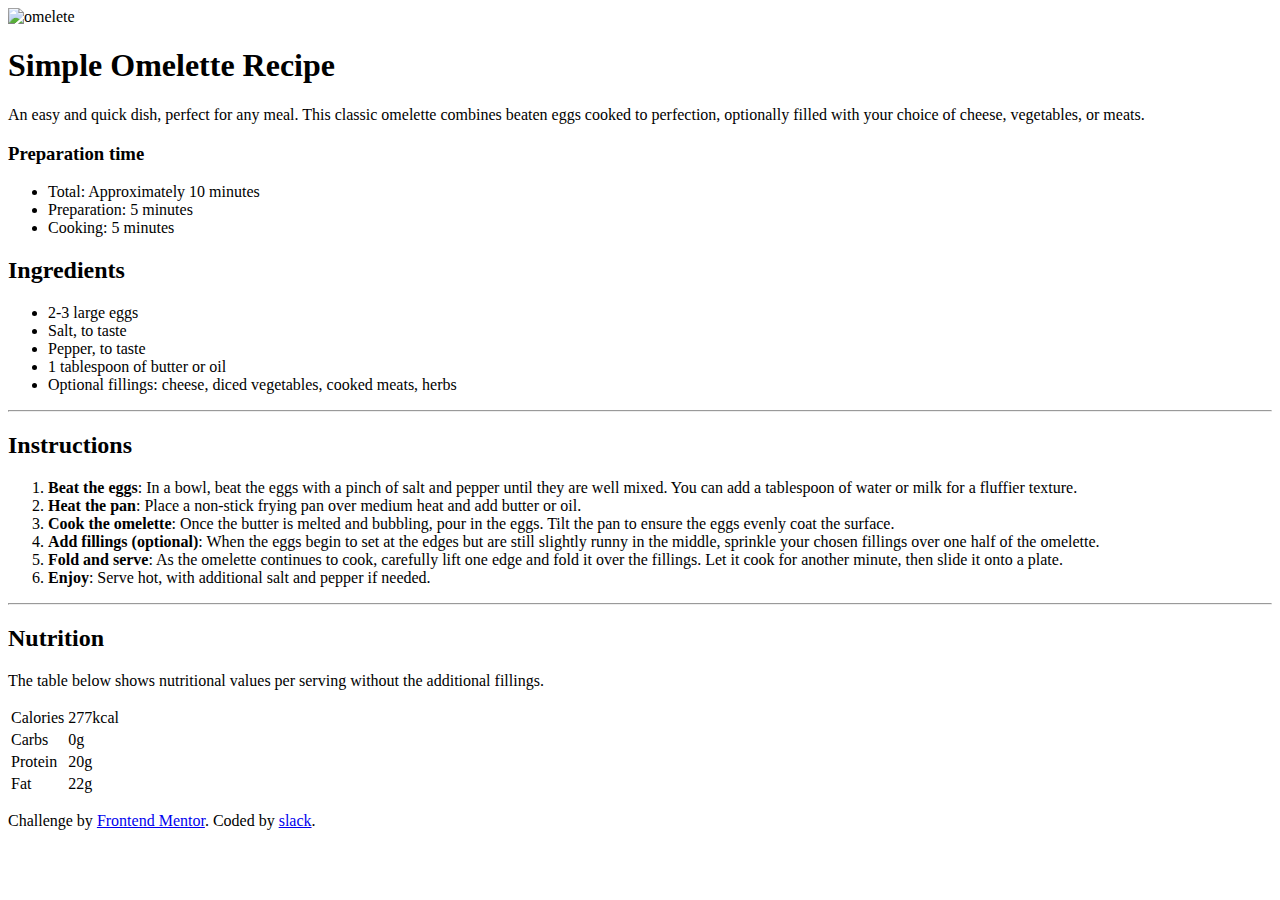
==== recipe-page/index.html @ a325689a "Create index.html" ====
<!DOCTYPE html>
<html lang="en">
<head>
  <meta charset="UTF-8">
  <meta name="viewport" content="width=device-width, initial-scale=1.0"> <!-- displays site properly based on user's device -->
  <link rel="icon" type="image/png" sizes="32x32" href="./assets/images/favicon-32x32.png">
  <link rel="stylesheet" href="style.css">
  <link rel="preconnect" href="https://fonts.googleapis.com">
  <link rel="preconnect" href="https://fonts.gstatic.com" crossorigin>
  <link href="https://fonts.googleapis.com/css2?family=Outfit:wght@100..900&family=Young+Serif&display=swap" rel="stylesheet">
  <title>Frontend Mentor | Recipe page</title>
</head>
<body>
  <div class="wrap">
    <img src="assets/images/image-omelette.jpeg" alt="omelete">
    <h1>Simple Omelette Recipe</h1>
    <p>
      An easy and quick dish, perfect for any meal. This classic omelette combines beaten eggs cooked 
      to perfection, optionally filled with your choice of cheese, vegetables, or meats.
    </p>
    <h3>Preparation time</h3>
    <ul id="prep-time">
      <li>Total: Approximately 10 minutes</li>
      <li>Preparation: 5 minutes</li>
      <li>Cooking: 5 minutes</li>
    </ul>
    <h2>Ingredients</h2>
    <ul>
      <li>2-3 large eggs</li>
      <li>Salt, to taste</li>
      <li>Pepper, to taste</li>
      <li>1 tablespoon of butter or oil</li>
      <li>Optional fillings: cheese, diced vegetables, cooked meats, herbs</li>
    </ul>
    <hr>
    <h2>Instructions</h2>
    <ol>
      <li><b>Beat the eggs</b>: In a bowl, beat the eggs with a pinch of salt and pepper until they are well mixed. You can add a tablespoon of water or milk for a fluffier texture.</li>
      <li><b>Heat the pan</b>: Place a non-stick frying pan over medium heat and add butter or oil.</li>
      <li><b>Cook the omelette</b>: Once the butter is melted and bubbling, pour in the eggs. Tilt the pan to ensure the eggs evenly coat the surface.</li>
      <li><b>Add fillings (optional)</b>: When the eggs begin to set at the edges but are still slightly runny in the middle, sprinkle your chosen fillings over one half of the omelette.</li>
      <li><b>Fold and serve</b>: As the omelette continues to cook, carefully lift one edge and fold it over the fillings. Let it cook for another minute, then slide it onto a plate.</li>
      <li><b>Enjoy</b>: Serve hot, with additional salt and pepper if needed.</li>
    </ol>
    <hr>
    <h2>Nutrition</h2>
    <p>The table below shows nutritional values per serving without the additional fillings.</p>
    <table>
      <tr>
        <td>Calories</td>
        <td>277kcal</td>
      </tr>
      <tr>
        <td>Carbs</td>
        <td>0g</td>
      </tr>
      <tr>
        <td>Protein</td>
        <td>20g</td>
      </tr>
      <tr>
        <td style="border-bottom:none;">Fat</td>
        <td style="border-bottom:none;">22g</td>
      </tr>
    </table>
  </div>
  <div class="attribution">
    <p>
      Challenge by <a href="https://www.frontendmentor.io?ref=challenge" target="_blank">Frontend Mentor</a>. 
    Coded by <a href="https://github.com/slackwaree">slack</a>.
    </p>
  </div>
</body>
</html>
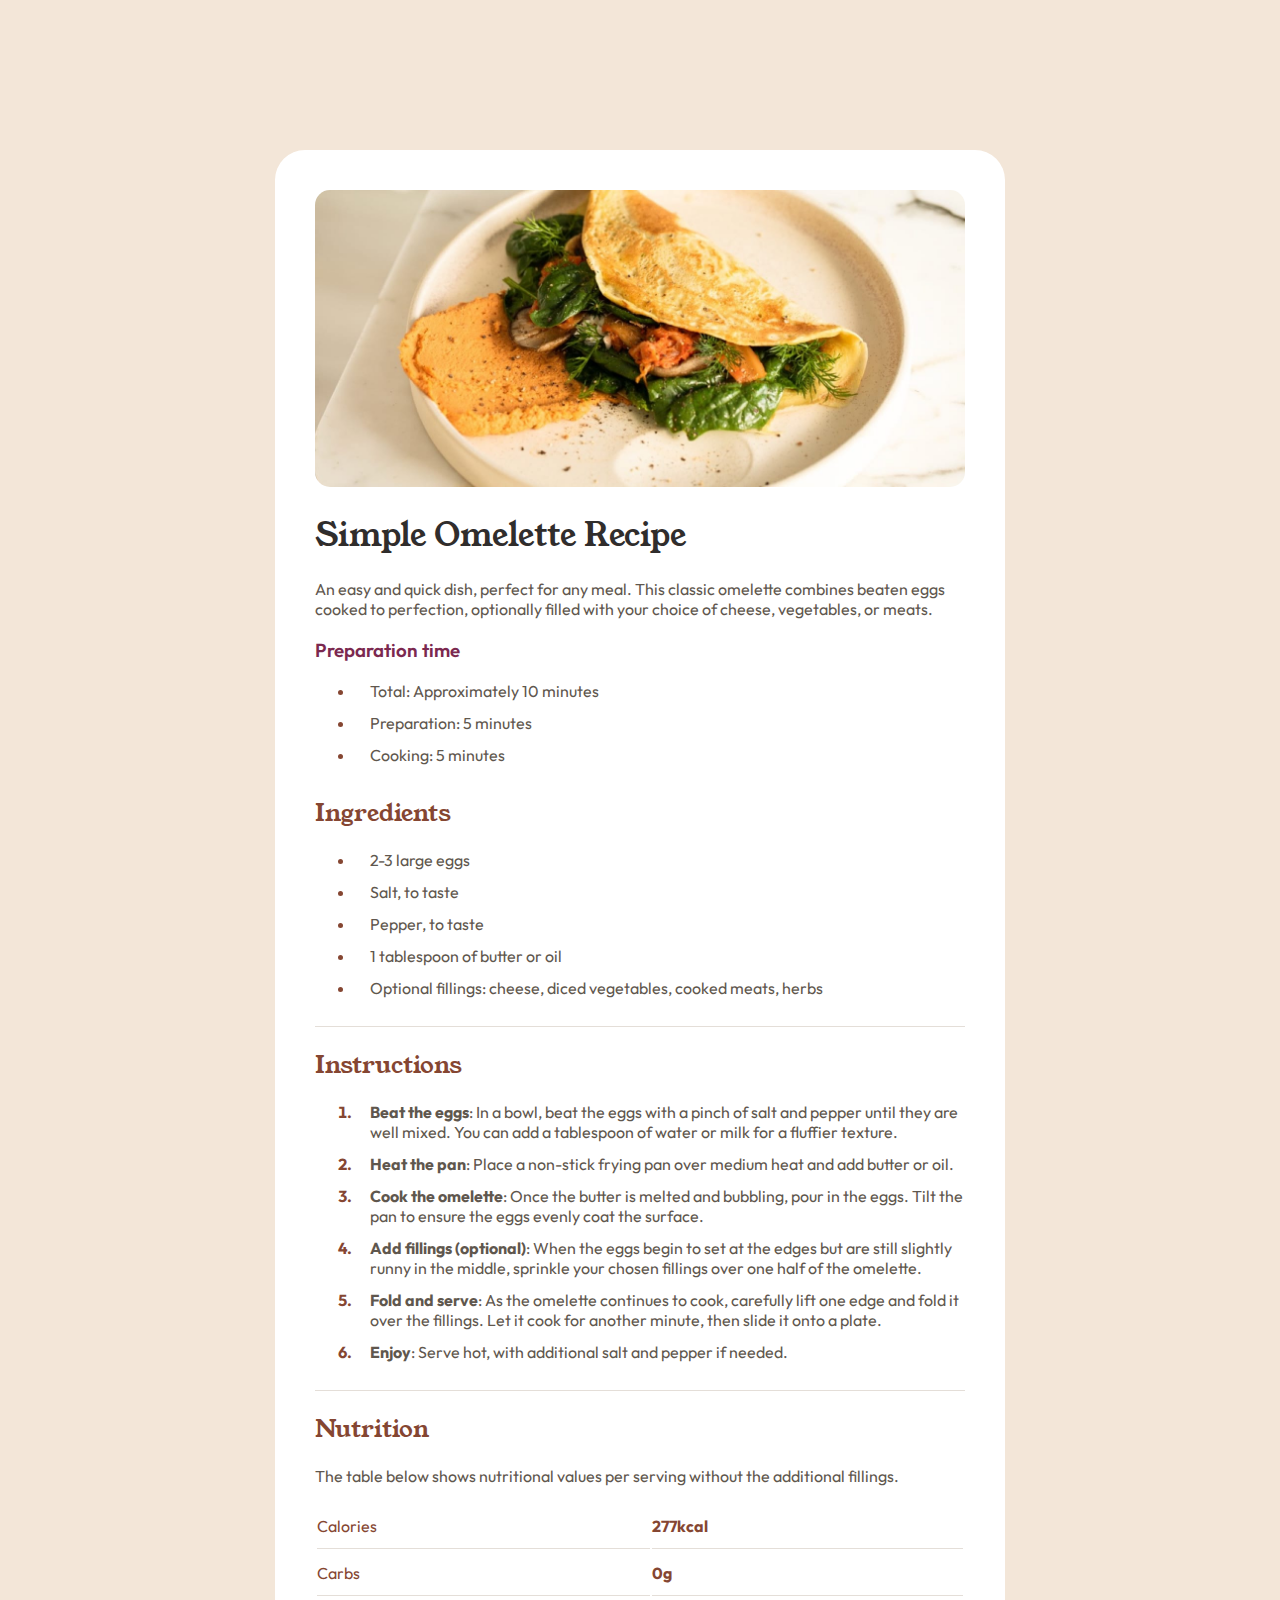
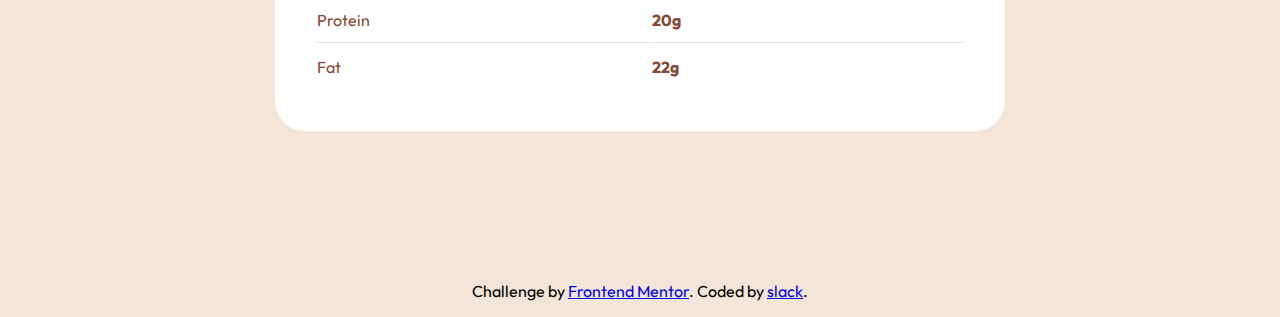
==== commit af4c7e91: "Update index.html" ====
--- a/recipe-page/index.html
+++ b/recipe-page/index.html
@@ -12,7 +12,7 @@
 </head>
 <body>
   <div class="wrap">
-    <img src="assets/images/image-omelette.jpeg" alt="omelete">
+    <img src="images/image-omelette.jpeg" alt="omelete">
     <h1>Simple Omelette Recipe</h1>
     <p>
       An easy and quick dish, perfect for any meal. This classic omelette combines beaten eggs cooked 
--- a/recipe-page/style.css
+++ b/recipe-page/style.css
@@ -0,0 +1,57 @@
+body {
+  background-color: #f3e6d8;
+  margin: 0; }
+  body .wrap {
+    max-width: 650px;
+    margin: 150px auto;
+    background-color: white;
+    padding: 40px;
+    border-radius: 30px; }
+    body .wrap h1 {
+      color: #302d2c !important; }
+    body .wrap p {
+      font-size: 16px; }
+    body .wrap h1, body .wrap h2, body .wrap h3 {
+      font-family: "Young Serif", sans-serif;
+      color: #854632;
+      font-weight: 400; }
+    body .wrap p, body .wrap li, body .wrap td {
+      font-family: "Outfit", sans-serif;
+      color: #5f574e; }
+    body .wrap h3 {
+      font-family: Outfit,sans-serif;
+      color: #7b284f;
+      font-weight: 600; }
+    body .wrap li {
+      padding-bottom: 12px;
+      padding-left: 15px; }
+    body .wrap ::marker {
+      color: #854632;
+      font-weight: 700; }
+    body .wrap hr {
+      height: 1px;
+      border: 0;
+      border-top: 1px solid #e4ded8; }
+    body .wrap table {
+      width: 100%; }
+    body .wrap td {
+      border-bottom: 1px solid #e4ded8;
+      padding: 12px 0;
+      color: #854632; }
+    body .wrap tr :nth-child(2) {
+      font-weight: 700; }
+    body .wrap img {
+      width: 100%;
+      border-radius: 15px; }
+  @media only screen and (max-width: 720px) {
+    body .wrap {
+      border-radius: 0;
+      margin: 0; }
+    body .attribution {
+      background: white;
+      padding: 1px 0; } }
+  body .attribution a, body .attribution p {
+    text-align: center;
+    font-family: "Outfit",sans-serif; }
+
+/*# sourceMappingURL=style.css.map */
